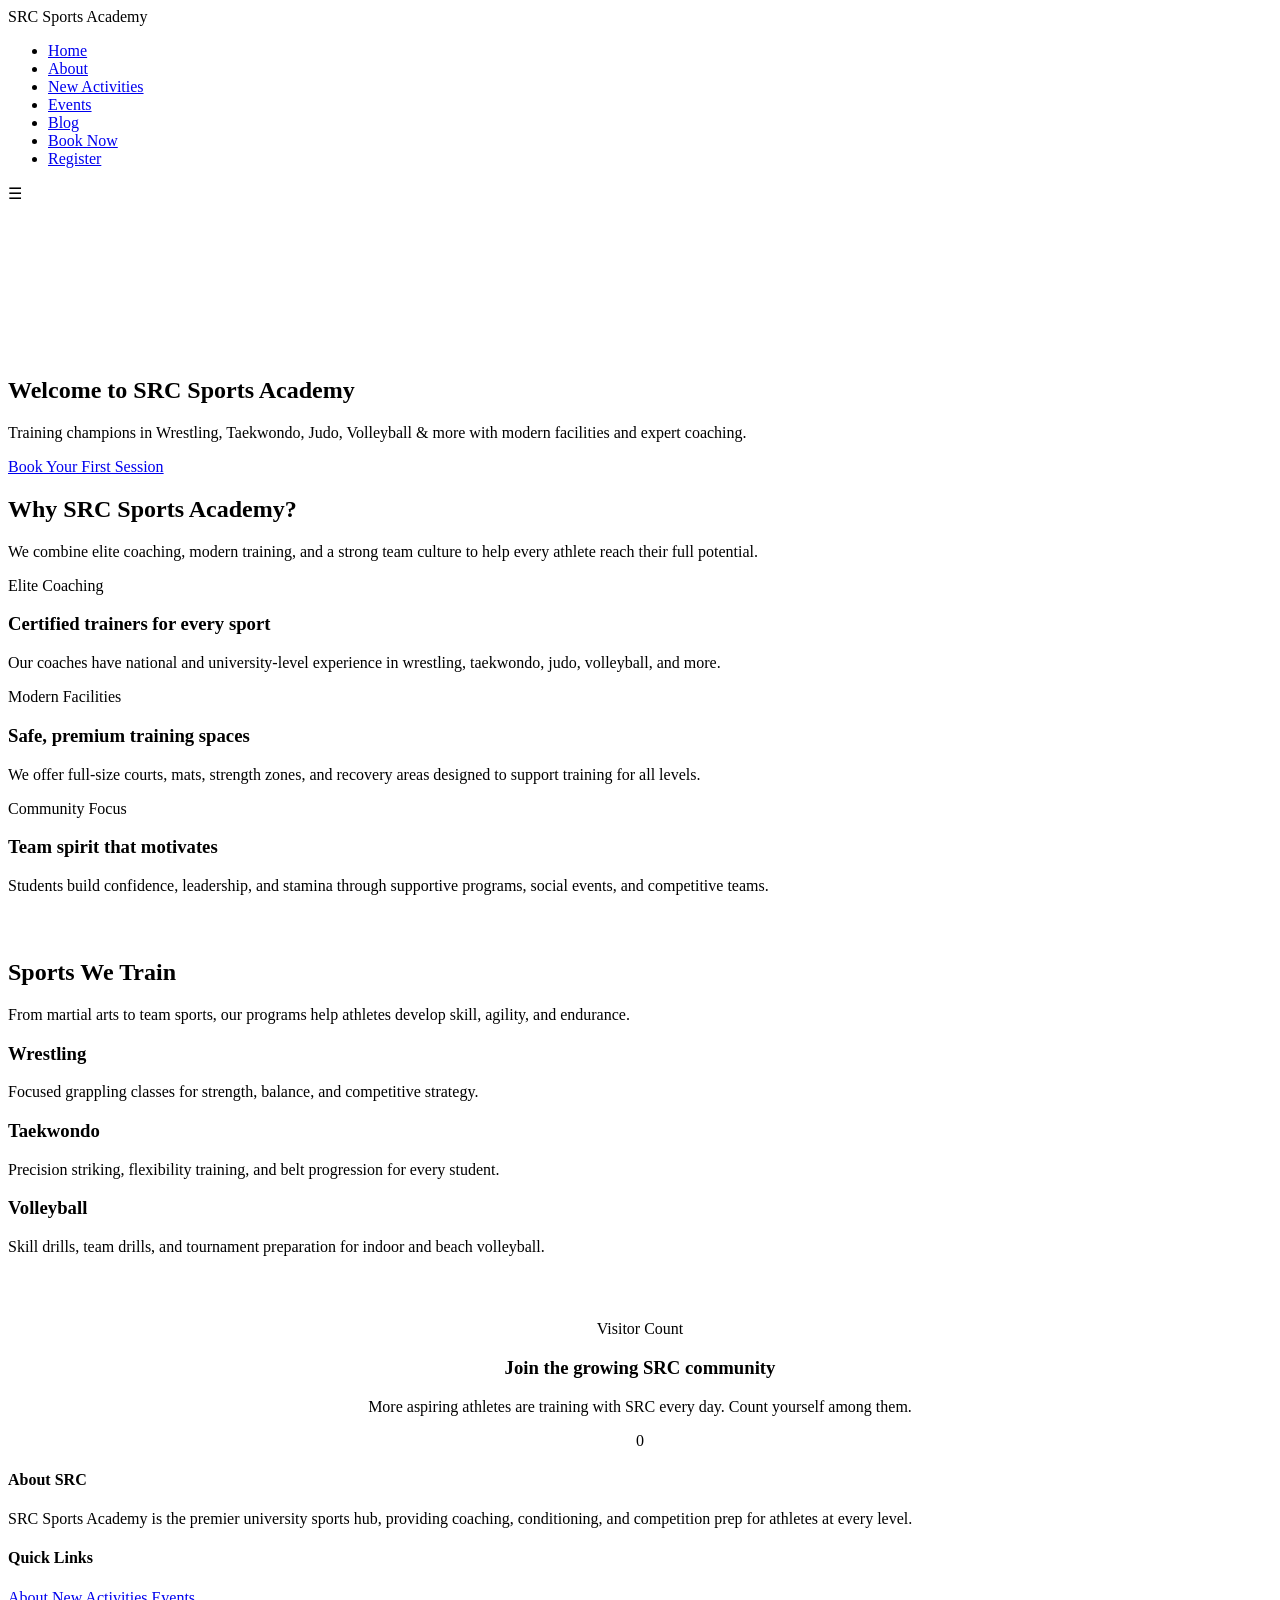
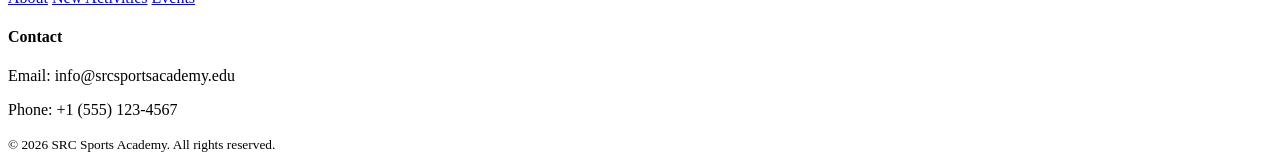
==== index.html @ f36af946 "Add files via upload" ====
﻿<!DOCTYPE html>
<html lang="en">
<head>
    <meta charset="UTF-8">
    <meta name="viewport" content="width=device-width, initial-scale=1.0">
    <title>SRC Sports Academy | University Sports Excellence</title>
    <link rel="stylesheet" href="css/styles.css">
    <script src="https://code.jquery.com/jquery-3.7.1.min.js"></script>
</head>
<body>
    <header>
        <nav class="navbar">
            <div class="logo">SRC Sports Academy</div>
            <ul class="nav-links">
                <li><a href="index.html" class="active">Home</a></li>
                <li><a href="about.html">About</a></li>
                <li><a href="new-activities.html">New Activities</a></li>
                <li><a href="events.html">Events</a></li>
                <li><a href="blog.html">Blog</a></li>
                <li><a href="book-online.html">Book Now</a></li>
                <li><a href="register.html">Register</a></li>
            </ul>
            <div class="hamburger">☰</div>
        </nav>
    </header>

    <section class="hero">
        <div class="hero-overlay"></div>
        <video autoplay muted loop playsinline class="hero-video">
            <source src="videos/cinan.mp4" type="video/mp4">
            Your browser does not support video.
        </video>
        <div class="hero-content">
            <h1>Welcome to SRC Sports Academy</h1>
            <p>Training champions in Wrestling, Taekwondo, Judo, Volleyball & more with modern facilities and expert coaching.</p>
            <a href="book-online.html" class="cta-button">Book Your First Session</a>
        </div>
    </section>

    <main>
        <section class="section-title">
            <h2>Why SRC Sports Academy?</h2>
            <p>We combine elite coaching, modern training, and a strong team culture to help every athlete reach their full potential.</p>
        </section>

        <div class="grid grid-3">
            <article class="card">
                <span class="subtitle">Elite Coaching</span>
                <h3>Certified trainers for every sport</h3>
                <p>Our coaches have national and university-level experience in wrestling, taekwondo, judo, volleyball, and more.</p>
            </article>
            <article class="card">
                <span class="subtitle">Modern Facilities</span>
                <h3>Safe, premium training spaces</h3>
                <p>We offer full-size courts, mats, strength zones, and recovery areas designed to support training for all levels.</p>
            </article>
            <article class="card">
                <span class="subtitle">Community Focus</span>
                <h3>Team spirit that motivates</h3>
                <p>Students build confidence, leadership, and stamina through supportive programs, social events, and competitive teams.</p>
            </article>
        </div>

        <section class="section-title" style="margin-top:4rem;">
            <h2>Sports We Train</h2>
            <p>From martial arts to team sports, our programs help athletes develop skill, agility, and endurance.</p>
        </section>

        <div class="grid grid-3">
            <article class="card sport-card wrestling-card">
                <div class="sport-icon sport-wrestling"></div>
                <h3>Wrestling</h3>
                <p>Focused grappling classes for strength, balance, and competitive strategy.</p>
            </article>
            <article class="card sport-card">
                <div class="sport-icon sport-taekwondo"></div>
                <h3>Taekwondo</h3>
                <p>Precision striking, flexibility training, and belt progression for every student.</p>
            </article>
            <article class="card sport-card">
                <div class="sport-icon sport-volleyball"></div>
                <h3>Volleyball</h3>
                <p>Skill drills, team drills, and tournament preparation for indoor and beach volleyball.</p>
            </article>
        </div>

        <section class="card form-card" style="margin-top:4rem;text-align:center;">
            <span class="subtitle">Visitor Count</span>
            <h3>Join the growing SRC community</h3>
            <p>More aspiring athletes are training with SRC every day. Count yourself among them.</p>
            <div class="count-badge" id="visitor-count">0</div>
        </section>
    </main>

    <footer class="footer">
        <div class="footer-grid">
            <div>
                <h4>About SRC</h4>
                <p>SRC Sports Academy is the premier university sports hub, providing coaching, conditioning, and competition prep for athletes at every level.</p>
            </div>
            <div>
                <h4>Quick Links</h4>
                <a href="about.html">About</a>
                <a href="new-activities.html">New Activities</a>
                <a href="events.html">Events</a>
            </div>
            <div>
                <h4>Contact</h4>
                <p>Email: info@srcsportsacademy.edu</p>
                <p>Phone: +1 (555) 123-4567</p>
            </div>
        </div>
        <div class="footer-bottom">
            <small>© 2026 SRC Sports Academy. All rights reserved.</small>
        </div>
    </footer>

    <script src="js/script.js"></script>
</body>
</html>
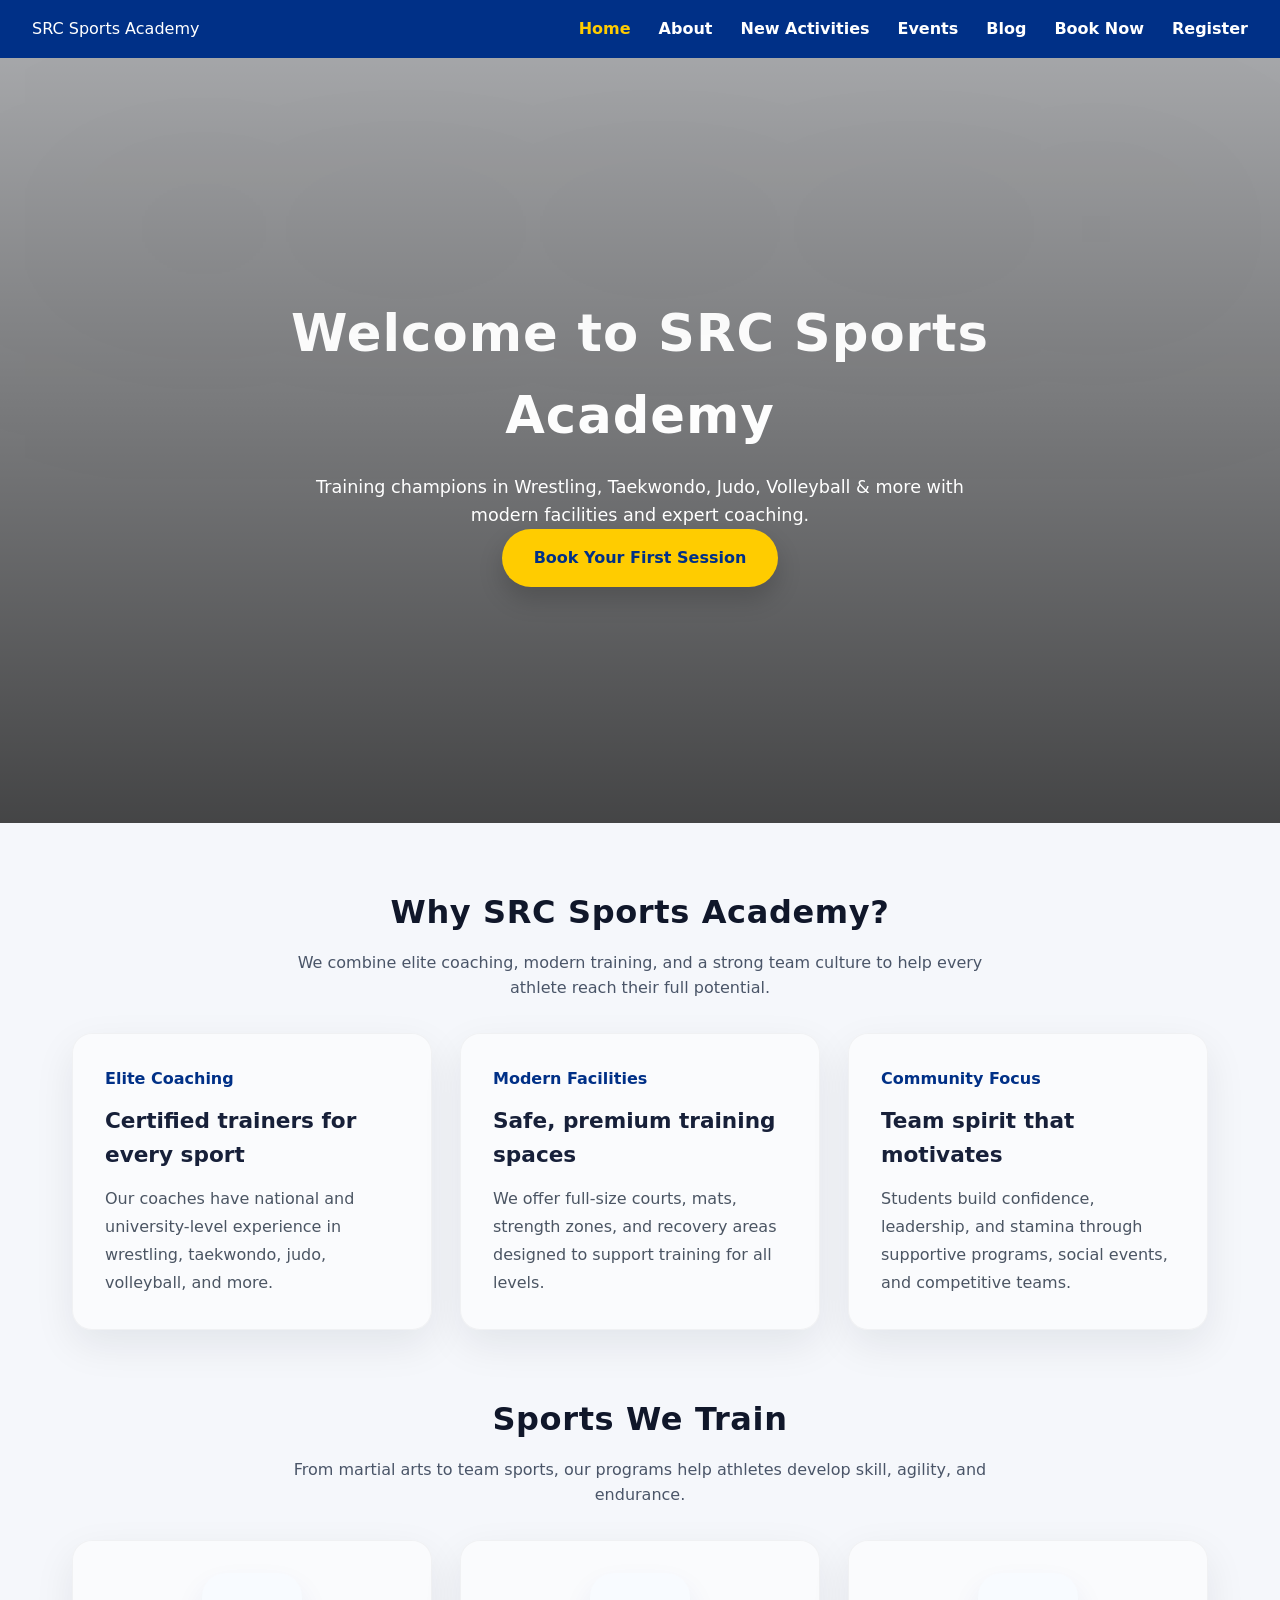
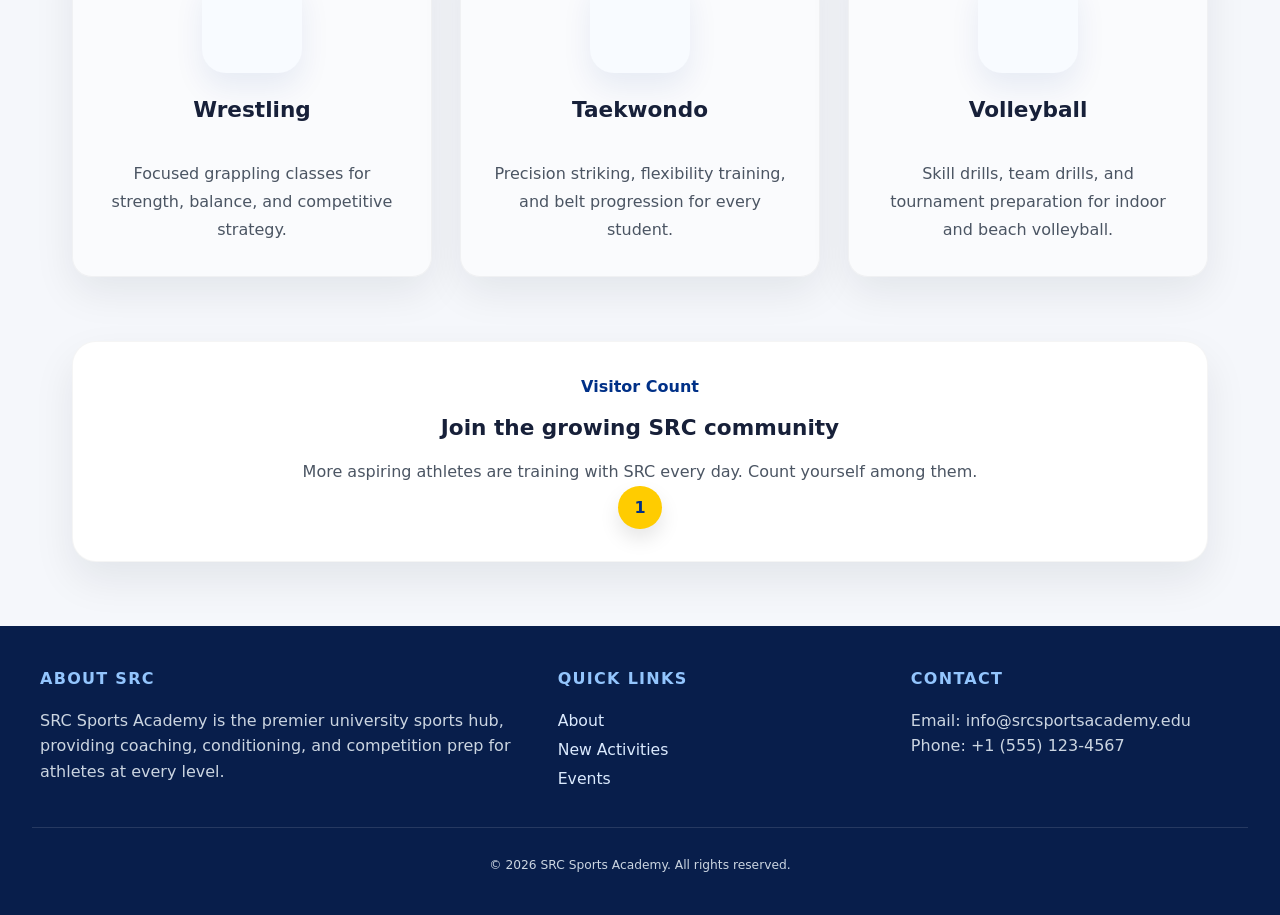
==== commit fb9afc33: "Update index.html" ====
--- a/index.html
+++ b/index.html
@@ -4,7 +4,7 @@
     <meta charset="UTF-8">
     <meta name="viewport" content="width=device-width, initial-scale=1.0">
     <title>SRC Sports Academy | University Sports Excellence</title>
-    <link rel="stylesheet" href="css/styles.css">
+    <link rel="stylesheet" href="styles.css">
     <script src="https://code.jquery.com/jquery-3.7.1.min.js"></script>
 </head>
 <body>
@@ -115,6 +115,6 @@
         </div>
     </footer>
 
-    <script src="js/script.js"></script>
+    <script src="script.js"></script>
 </body>
 </html>
--- a/styles.css
+++ b/styles.css
@@ -0,0 +1,230 @@
+﻿/* RESET & BASE */
+:root {
+    --blue: #003087;
+    --yellow: #ffcc00;
+    --bg: #f5f7fb;
+    --dark: #10172a;
+    --text: #172039;
+}
+* { margin: 0; padding: 0; box-sizing: border-box; }
+html { scroll-behavior: smooth; }
+body { font-family: 'Segoe UI', system-ui, sans-serif; line-height: 1.6; color: var(--text); background: var(--bg); }
+img, video { max-width: 100%; display: block; }
+
+/* NAVIGATION */
+header { position: sticky; top: 0; z-index: 1000; }
+.navbar { background: var(--blue); color: white; padding: 1rem 2rem; display: flex; justify-content: space-between; align-items: center; box-shadow: 0 200px 1000px rgba(0, 0, 0, 0.15); }
+.nav-links { display: flex; gap: 1.75rem; list-style: none; }
+.nav-links a { color: white; text-decoration: none; font-weight: 600; transition: color 0.2s ease; }
+.nav-links a:hover, .nav-links a.active { color: var(--yellow); }
+.hamburger { font-size: 2rem; cursor: pointer; display: none; }
+
+/* HERO */
+.hero { height: 85vh; min-height: 520px; position: relative; overflow: hidden; display: flex; align-items: center; justify-content: center; text-align: center; color: #fff; }
+.hero::after { content: ''; position: absolute; inset: 0; background: linear-gradient(180deg, rgba(0,0,0,0.32), rgba(0,0,0,0.72)); z-index: 1; }
+.hero-video { position: absolute; top: 0; left: 0; width: 100%; height: 100%; object-fit: cover; z-index: 0; }
+.hero-content { position: relative; z-index: 2; padding: 0 1.25rem; max-width: 900px; }
+.hero-content h1 { font-size: clamp(2.5rem, 4vw, 4.5rem); margin-bottom: 1rem; letter-spacing: 0.02em; }
+.hero-content p { font-size: 1.1rem; max-width: 720px; margin: auto; }
+
+/* BUTTONS */
+.btn, .cta-button { display: inline-flex; align-items: center; justify-content: center; padding: 1rem 2rem; border-radius: 999px; font-weight: 700; text-decoration: none; transition: transform 0.25s ease, box-shadow 0.25s ease; box-shadow: 0 12px 24px rgba(0,0,0,0.18); }
+.cta-button { background: var(--yellow); color: var(--blue); }
+.btn-secondary { background: #ffffff; color: var(--blue); }
+.btn:hover, .cta-button:hover { transform: translateY(-3px); box-shadow: 0 16px 30px rgba(0,0,0,0.22); }
+
+/* MAIN */
+main { padding: 4rem 2rem; max-width: 1200px; margin: 0 auto; }
+.section-title { text-align: center; margin-bottom: 2rem; }
+.section-title h2 { font-size: 2rem; letter-spacing: 0.02em; color: var(--dark); }
+.section-title p { max-width: 700px; margin: 0.75rem auto 0; color: #4a5568; }
+
+.grid { display: grid; gap: 1.75rem; }
+.grid-3 { grid-template-columns: repeat(3, minmax(0, 1fr)); }
+.grid-2 { grid-template-columns: repeat(2, minmax(0, 1fr)); }
+.card { background: #ffffff84; border-radius: 1.25rem; padding: 2rem; box-shadow: 0 15px 40px rgba(16,23,42,0.08); border: 1px solid rgba(0,0,0,0.04); }
+.card h3 { font-size: 1.35rem; margin-bottom: 0.75rem; }
+.card p { color: #4b5563; line-height: 1.75; }
+.card small { display: block; margin-top: 1rem; color: #6b7280; font-size: 0.95rem; }
+.sport-card { display: grid; gap: 1.25rem; align-items: center; text-align: center; }
+.sport-icon { width: 100px; height: 100px; margin: 0 auto; border-radius: 1.5rem; background: #f8fbff; background-position: center; background-repeat: no-repeat; background-size: cover; box-shadow: 0 15px 30px rgba(0, 48, 135, 0.08); }
+.sport-icon.sport-wrestling { background-image: url("images/reg.jpg"); }
+.sport-icon.sport-taekwondo { background-image: url("images/sport-taekwondo.svg"); }
+.sport-icon.sport-volleyball { background-image: url("images/sport-volleyball.svg"); }
+.coach-card { display: flex; flex-direction: column; align-items: center; text-align: center; gap: 1rem; }
+.coach-avatar { width: 132px; height: 132px; border-radius: 50%; overflow: hidden; box-shadow: 0 18px 40px rgba(16,23,42,0.18); border: 6px solid rgba(255,204,0,0.2); background: #fff; }
+.coach-avatar img { width: 100%; height: 100%; object-fit: cover; display: block; }
+.coach-role { color: #1f2937; font-weight: 700; font-size: 0.98rem; margin-bottom: 0.35rem; }
+.subtitle { display: inline-block; font-weight: 700; color: var(--blue); margin-bottom: 0.75rem; }
+
+.form-card { background: #fff; border-radius: 1.5rem; padding: 2rem; box-shadow: 0 18px 42px rgba(16,23,42,0.08); }
+.form-group { display: grid; gap: 0.75rem; margin-bottom: 1.25rem; }
+.form-group label { font-weight: 600; color: #1f2937; }
+.form-group input, .form-group select, .form-group textarea { width: 100%; padding: 1rem 1.1rem; border: 1px solid #d1d5db; border-radius: 0.95rem; background: #f8fafc; font-size: 1rem; color: #111827; transition: border-color 0.2s ease, box-shadow 0.2s ease; }
+.form-group input:focus, .form-group select:focus, .form-group textarea:focus { outline: none; border-color: var(--blue); box-shadow: 0 0 0 4px rgba(0,48,135,0.08); }
+.form-actions { display: flex; flex-wrap: wrap; gap: 1rem; justify-content: flex-start; }
+
+.footer { padding: 2.5rem 2rem; background: #081e4b; color: #dbeafe; }
+.footer .footer-grid { display: grid; grid-template-columns: 1.5fr 1fr 1fr; gap: 1.5rem; max-width: 1200px; margin: 0 auto; }
+.footer h4 { margin-bottom: 1rem; font-size: 1rem; text-transform: uppercase; letter-spacing: 0.08em; color: #93c5fd; }
+.footer a { display: block; color: #dbeafe; text-decoration: none; margin: 0.25rem 0; font-size: 0.98rem; }
+.footer p, .footer small { color: #cbd5e1; }
+.footer-bottom { margin-top: 2rem; text-align: center; border-top: 1px solid rgba(255,255,255,0.12); padding-top: 1.5rem; font-size: 0.92rem; }
+
+.count-badge { background: var(--yellow); color: var(--blue); display: inline-flex; padding: 0.55rem 1rem; border-radius: 999px; font-weight: 700; box-shadow: 0 10px 20px rgba(0,0,0,0.1); }
+.search-bar { display: flex; justify-content: center; margin-bottom: 2rem; }
+.search-input { width: 100%; max-width: 540px; padding: 1rem 1.25rem; border-radius: 999px; border: 1px solid #cbd5e1; background: #fff; font-size: 1rem; color: #111827; box-shadow: 0 10px 30px rgba(15,23,42,0.05); }
+.search-input:focus { outline: none; border-color: var(--blue); box-shadow: 0 0 0 4px rgba(0,48,135,0.08); }
+.card-list { list-style: none; }
+.card-list li { margin-bottom: 1rem; background: #fff; padding: 1.5rem; border-radius: 1.25rem; box-shadow: 0 12px 28px rgba(16,23,42,0.06); }
+.card-list li strong { display: block; margin-bottom: 0.5rem; color: var(--dark); }
+.card-list li span { color: #4b5563; }
+
+.events-intro {
+    display: grid;
+    grid-template-columns: 1.5fr 1fr;
+    gap: 2rem;
+    align-items: start;
+    margin-bottom: 3rem;
+}
+.events-hero-panel {
+    position: relative;
+    background: linear-gradient(135deg, rgba(0,48,135,0.98), rgba(11,35,82,0.98));
+    color: #fff;
+    padding: 2.5rem;
+    border-radius: 1.75rem;
+    box-shadow: 0 22px 60px rgba(0,0,0,0.25);
+    overflow: hidden;
+}
+.events-hero-panel::before {
+    content: '';
+    position: absolute;
+    top: -20%;
+    right: -20%;
+    width: 260px;
+    height: 260px;
+    background: rgba(255,204,0,0.18);
+    border-radius: 50%;
+}
+.events-hero-panel .eyebrow {
+    display: inline-block;
+    text-transform: uppercase;
+    letter-spacing: 0.25em;
+    font-size: 0.85rem;
+    color: #ffecb3;
+}
+.events-hero-panel h2 {
+    margin: 1.2rem 0 1rem;
+    font-size: clamp(2.25rem, 3.5vw, 3.5rem);
+    line-height: 1.05;
+}
+.events-hero-panel p {
+    max-width: 560px;
+    color: rgba(255,255,255,0.88);
+    margin-bottom: 1.75rem;
+}
+.event-meta {
+    display: grid;
+    grid-template-columns: repeat(3, minmax(0, 1fr));
+    gap: 1rem;
+    margin-bottom: 2rem;
+}
+.event-meta div {
+    background: rgba(255,255,255,0.08);
+    border: 1px solid rgba(255,255,255,0.16);
+    border-radius: 1rem;
+    padding: 1rem 1.15rem;
+}
+.event-meta strong {
+    display: block;
+    font-size: 1.05rem;
+    margin-bottom: 0.35rem;
+}
+.event-meta span {
+    color: rgba(255,255,255,0.78);
+    font-size: 0.95rem;
+}
+.events-keynotes {
+    display: grid;
+    gap: 1rem;
+}
+.event-note {
+    background: #fff;
+    border-radius: 1.35rem;
+    padding: 1.6rem;
+    box-shadow: 0 18px 44px rgba(16,23,42,0.08);
+    border-left: 5px solid var(--yellow);
+}
+.event-note h3 {
+    margin-bottom: 0.85rem;
+}
+.event-timeline {
+    display: grid;
+    gap: 1rem;
+    margin-bottom: 3rem;
+}
+.timeline-step {
+    display: flex;
+    gap: 1.2rem;
+    align-items: flex-start;
+    background: #fff;
+    padding: 1.6rem;
+    border-radius: 1.35rem;
+    box-shadow: 0 16px 34px rgba(16,23,42,0.08);
+}
+.timeline-marker {
+    min-width: 46px;
+    min-height: 46px;
+    display: grid;
+    place-items: center;
+    border-radius: 50%;
+    background: var(--yellow);
+    color: var(--blue);
+    font-weight: 800;
+    box-shadow: 0 8px 20px rgba(0,0,0,0.12);
+}
+.event-card {
+    position: relative;
+    overflow: hidden;
+    padding-top: 2rem;
+}
+.event-tag {
+    position: absolute;
+    top: 1rem;
+    right: 1rem;
+    background: var(--yellow);
+    color: var(--blue);
+    padding: 0.55rem 1rem;
+    border-radius: 999px;
+    font-size: 0.82rem;
+    font-weight: 700;
+    letter-spacing: 0.01em;
+}
+.event-footer {
+    display: flex;
+    justify-content: space-between;
+    gap: 1rem;
+    margin-top: 1.5rem;
+    color: #4b5563;
+    font-size: 0.95rem;
+}
+
+@media (max-width: 1024px) {
+    .grid-3, .footer .footer-grid { grid-template-columns: 1fr 1fr; }
+    .hero { min-height: 560px; }
+    .events-intro { grid-template-columns: 1fr; }
+    .event-meta { grid-template-columns: 1fr; }
+}
+@media (max-width: 768px) {
+    .navbar { flex-wrap: wrap; gap: 1rem; }
+    .nav-links { position: fixed; top: 70px; left: -100%; width: 100%; height: calc(100vh - 70px); padding: 2rem; background: var(--blue); flex-direction: column; align-items: flex-start; transition: left 0.3s ease; }
+    .nav-links.active { left: 0; }
+    .hamburger { display: block; }
+    .grid-3, .grid-2, .footer .footer-grid { grid-template-columns: 1fr; }
+    main { padding: 3rem 1.5rem; }
+    .hero { height: 70vh; }
+}
+@media (max-width: 540px) {
+    .hero-content h1 { font-size: 2.4rem; }
+    .hero-content p { font-size: 1rem; }
+}
